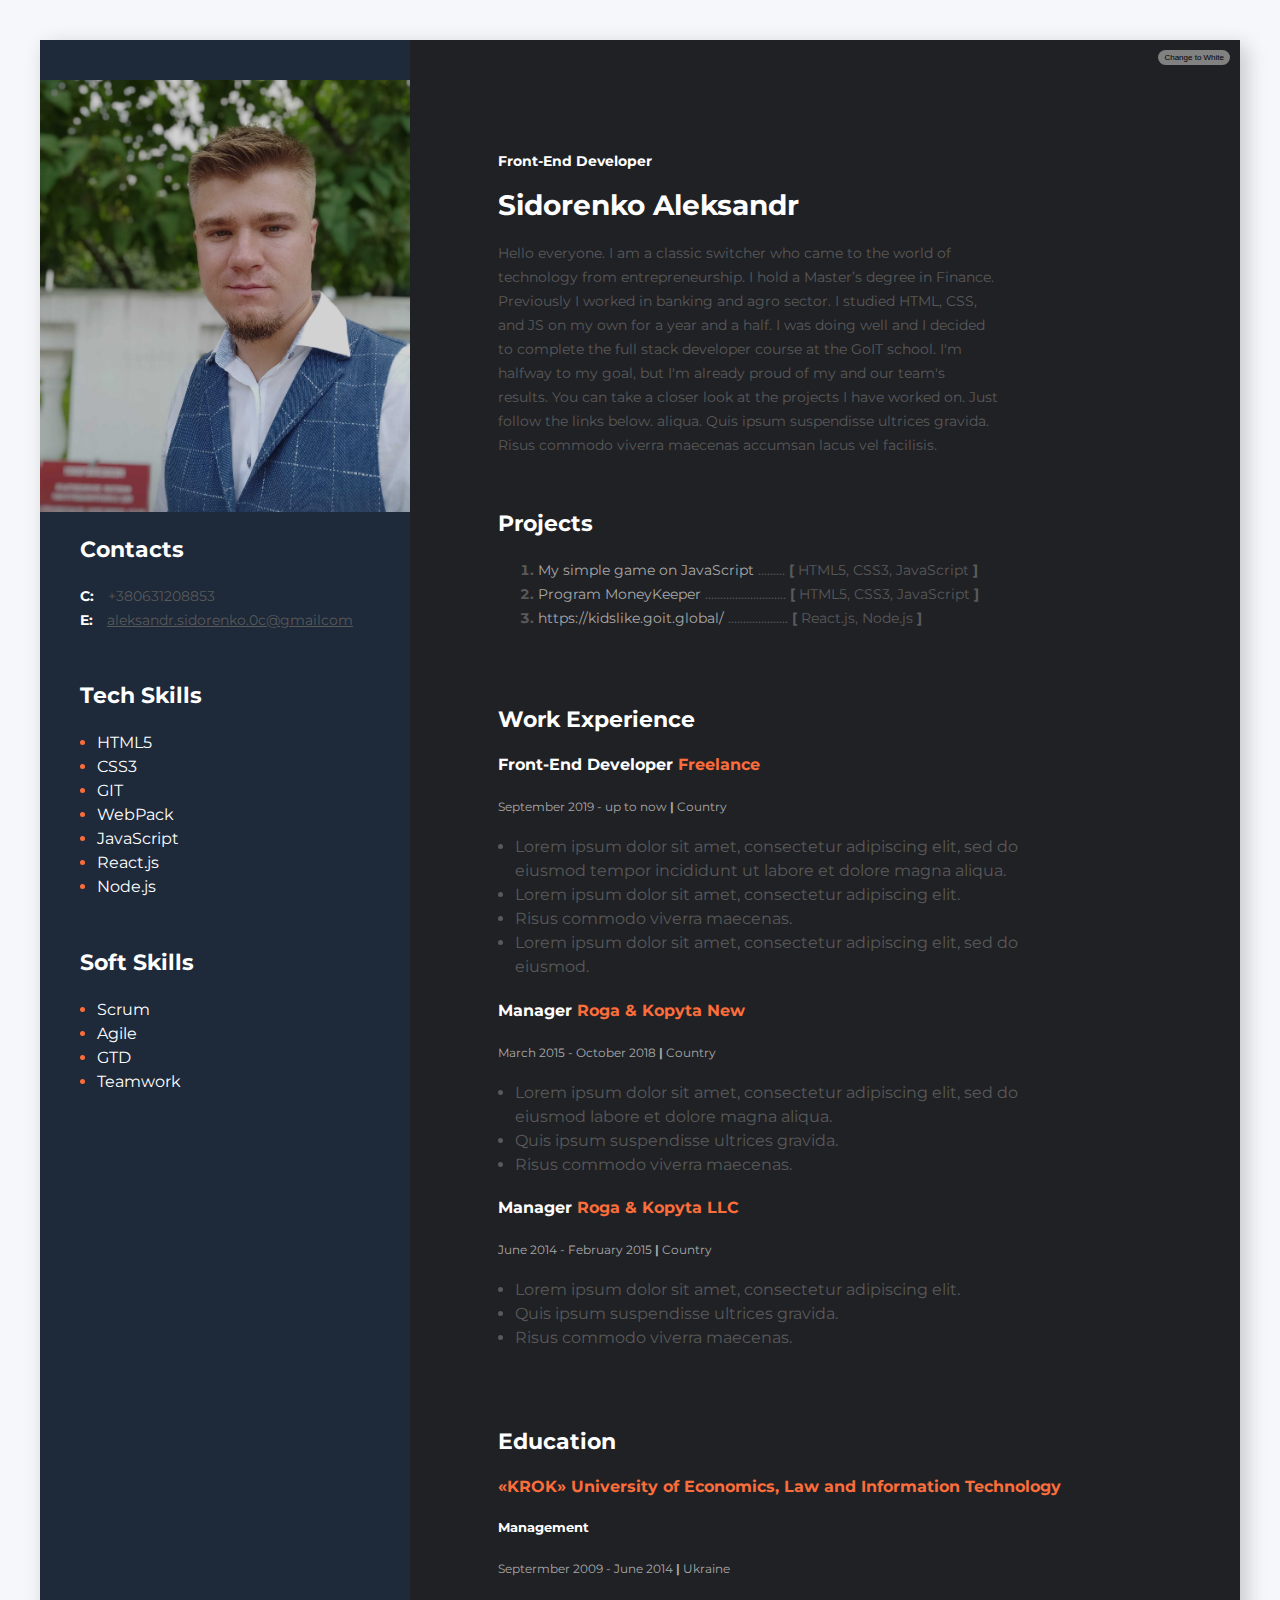
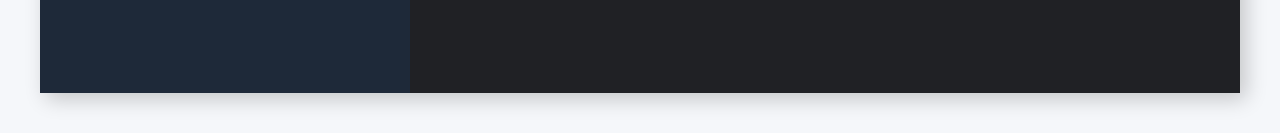
==== darkPage.html @ bd13446f "Add btn to change Theme to Dark and add content about my" ====
<!DOCTYPE html>
<html lang="en">

<head>
    <meta charset="UTF-8">
    <meta http-equiv="X-UA-Compatible" content="IE=edge">
    <meta name="viewport" content="width=device-width, initial-scale=1.0">
    <title>Mr.Sidorenko Aleksandr</title>
    <!--Google Fonts-->
    <link rel="preconnect" href="https://fonts.googleapis.com">
    <link rel="preconnect" href="https://fonts.gstatic.com" crossorigin>
    <link href="https://fonts.googleapis.com/css2?family=Montserrat:wght@400;700&display=swap" rel="stylesheet">

    <link rel="stylesheet" href="styles/darkPageSyles.css">
</head>

<body>
    <!-- Main section -->
    <div class="mainSection">
        <!-- Selector change Dark theme -->
        <button class="ToChangeTheme">
            <a class="LinkToWhite" href="index.html">Change to <span class="whiteText">White</span></a>
        </button>
        <!-- Main content section -->
        <div class="mainContentSection">

            <!-- About my section -->
            <div class="aboutMeSection">
                <h2 class="myProfession">Front-End Developer</h2>
                <h1>Sidorenko Aleksandr</h1>
                <p>Hello everyone. I am a classic switcher who came to the world of technology from entrepreneurship. I hold a Master’s
                degree in Finance. Previously I worked in banking and agro sector. I studied HTML, CSS, and JS on my own for a year and
                a half. I was doing well and I decided to complete the full stack developer course at the GoIT school. I'm halfway to my
                goal, but I'm already proud of my and our team's results. You can take a closer look at the projects I have worked on.
                Just follow the links below.
                aliqua. Quis ipsum suspendisse ultrices gravida. Risus commodo viverra maecenas accumsan lacus vel facilisis.
                </p>
            </div>
            <!-- Projects section -->
            <div class="projectsSection">
                <h3>Projects</h3>
                <ol>
                    <li>
                        <a class="noDecoration normalization" href="https://alexukdev.github.io/mygameJS/">My simple
                            game on JavaScript</a>
                        <span class="normalization">.........</span>
                        <span class="normalization"><b>[</b> HTML5, CSS3, JavaScript <b>]</b></span>
                    </li>
                    <li>
                        <a class="noDecoration normalization" href="https://alexukdev.github.io/moneykeeper/">Program
                            MoneyKeeper </a>
                        <span class="normalization">...........................</span>
                        <span class="normalization"><b>[</b> HTML5, CSS3, JavaScript <b>]</b></span>
                    </li>
                    <li>
                        <a class="noDecoration normalization"
                            href="https://kidslike.goit.global/">https://kidslike.goit.global/</a>
                        <span class="normalization">....................</span>
                        <span class="normalization"><b>[</b> React.js, Node.js <b>]</b></span>
                    </li>
                </ol>


            </div>
            <!--Work Experience section-->
            <div class="WorckExpirience">
                <h3>Work Experience</h3>

                <!-- Cmpany 3-->
                <div class="WorckEx">
                    <h4>Front-End Developer <span class="СhangeToOrange">Freelance</span> </h4>
                    <p class="castomStyleAndSize">September 2019 - up to now <b>|</b> Country</p>
                    <ul>
                        <li>
                            Lorem ipsum dolor sit amet, consectetur adipiscing elit, sed do eiusmod tempor incididunt ut
                            labore et
                            dolore magna aliqua.
                        </li>
                        <li>
                            Lorem ipsum dolor sit amet, consectetur adipiscing elit.
                        </li>
                        <li>
                            Risus commodo viverra maecenas.
                        </li>
                        <li>
                            Lorem ipsum dolor sit amet, consectetur adipiscing elit, sed do eiusmod.
                        </li>
                    </ul>
                </div>
                <!-- Cmpany 2-->
                <div class="WorckEx">
                    <h4>Manager <span class="СhangeToOrange">Roga & Kopyta New</span></h4>
                    <p class="castomStyleAndSize">March 2015 - October 2018 <b>|</b> Country</p>
                    <ul>
                        <li>
                            Lorem ipsum dolor sit amet, consectetur adipiscing elit, sed do eiusmod labore et dolore
                            magna aliqua.
                        </li>
                        <li>Quis ipsum suspendisse ultrices gravida.</li>
                        <li>Risus commodo viverra maecenas.</li>
                    </ul>

                </div>
                <!-- Cmpany 1-->
                <div class="WorckEx">
                    <h4>Manager <span class="СhangeToOrange">Roga & Kopyta LLC</span></h4>
                    <p class="castomStyleAndSize">June 2014 - February 2015 <b>|</b> Country</p>
                    <ul>
                        <li>Lorem ipsum dolor sit amet, consectetur adipiscing elit.</li>
                        <li>Quis ipsum suspendisse ultrices gravida.</li>
                        <li>Risus commodo viverra maecenas.</li>
                    </ul>

                </div>

            </div>
            <!-- Education -->
            <div>
                <h3>Education</h3>
                <h4><span class="СhangeToOrange">«KROK» University of Economics, Law and Information Technology</span>
                </h4>
                <h5>Management</h5>
                <p class="castomStyleAndSize">Septermber 2009 - June 2014 <b>|</b> Ukraine</p>
            </div>
        </div>

        <!-- Sidebar section -->
        <aside class="sidebarSection">
            <img src="img/MyPhoto AfterSquooshApp.jpg" alt="Photo">

            <!-- Contacts section -->
            <div class="contactsSection">
                <h3>Contacts</h3>
                <div>
                    <span class="BoldSpanContacts">C:</span>
                    <a class="ContactsColor noDecoration" href="tel:+380631208853">+380631208853</a>
                </div>
                <div>
                    <span class="BoldSpanContacts">E:</span>
                    <a class="ContactsColor "
                        href="mailto:aleksandr.sidorenko.0c@gmailcom">aleksandr.sidorenko.0c@gmailcom</a>
                </div>
            </div>
            <!-- Tech Skills section -->
            <div class="techSkillsSection">
                <h3>Tech Skills</h3>
                <ul>
                    <li class="СhangeToOrange"> <span class="WhiteText">HTML5</span></li>
                    <li class="СhangeToOrange"><span class="WhiteText">CSS3</span></li>
                    <li class="СhangeToOrange"><span class="WhiteText">GIT</span></li>
                    <li class="СhangeToOrange"><span class="WhiteText">WebPack</span></li>
                    <li class="СhangeToOrange"><span class="WhiteText">JavaScript</span></li>
                    <li class="СhangeToOrange"><span class="WhiteText">React.js</span></li>
                    <li class="СhangeToOrange"><span class="WhiteText">Node.js</span></li>
                </ul>
            </div>
            <!-- Soft Skills section -->
            <div class="softSkillsSection">
                <h3>Soft Skills</h3>
                <ul>
                    <li class="СhangeToOrange"><span class="WhiteText">Scrum</span></li>
                    <li class="СhangeToOrange"><span class="WhiteText">Agile</span></li>
                    <li class="СhangeToOrange"><span class="WhiteText">GTD</span></li>
                    <li class="СhangeToOrange"><span class="WhiteText">Teamwork</span></li>
                </ul>
            </div>
        </aside>
    </div>

</body>

</html>
---- styles/darkPageSyles.css ----
body {
  font-family: "Montserrat", sans-serif;
  background-color: #f5f7fa;
}

/* Castom Styles */
.noDecoration {
  text-decoration: none;
  color: #a8a8a8;
}
.СhangeToOrange {
  color: #fb6d3a;
}

.castomStyleAndSize {
  color: #a8a8a8;
  font-size: 12px;
}

/* Styles for main section */
.mainSection {
  display: flex;
  flex-direction: row-reverse;
  width: 1200px;
  background-color: #202125;
  margin: 40px auto;
  box-shadow: 6px 6px 20px rgba(0, 0, 0, 0.2);
}

/* Styles for main content section */
.mainContentSection {
  margin: 100px 0px 100px 88px;
  display: flex;
  flex-direction: column;
  width: 830px;
}

ul {
  padding-left: 17px;
}

p,
li {
  line-height: 24px;
  color: #595959;
}

/*/* Styles for About my section */
.aboutMeSection {
  font-size: 14px;
  font-weight: 400;
  color: #fff;
  width: 500px;
  height: 350px;
}

.projectsSection {
  font-weight: 700;
  font-style: normal;
  font-weight: bold;
  font-size: 14px;
  line-height: 24px;
  margin-bottom: 40px;
}

.normalization {
  font-weight: 400;
}

.WorckExpirience {
  margin-bottom: 40px;
}

.WorckEx {
  width: 525px;
}

h3 {
  font-weight: 700;
  font-size: 22px;
}

h2.myProfession {
  font-size: 14px;
}

h1 {
  font-size: 45;
  font-weight: 700;
}

h3,
h4,
h5 {
  color: #fff;
}

aside {
  margin: 0;
  color: #ffffff;
}

/* Styles for left section */
.sidebarSection {
  /* margin: 40px; */
  background-color: #1e2939;
  width: 370px;
}

/* Syles for MyPhoto item*/
img {
  margin-top: 40px;
  width: 370px;
}

/* Contacts styles */
.contactsSection {
  margin-left: 40px;
  margin-bottom: 50px;
  font-style: normal;
  font-weight: normal;
  font-size: 14px;
  line-height: 24px;
}

a:hover {
  font-size: 15px;
  color: #fb6d3a;
  transition: color 1s;
}

.BoldSpanContacts {
  font-weight: 700;
  margin-right: 10px;
}

.ContactsColor {
  color: #595959;
}

.techSkillsSection {
  margin-left: 40px;
  margin-bottom: 50px;
  font-style: normal;
  font-weight: normal;
}

.WhiteText {
  color: #ffffff;
}

.softSkillsSection {
  margin-left: 40px;
  margin-bottom: 50px;
  font-style: normal;
  font-weight: normal;
}

/* Theme selector */
.ToChangeTheme {
  background-color: #818181;
  position: absolute;
  width: auto;
  height: 15px;
  border-radius: 25px;
  border: none;
  text-align: center;
  margin: 10px 10px 0px 670px;
}
.LinkToWhite {
  display: block;
  text-decoration: none;
  color: #000000;
  font-size: 8px;
}
button:hover {
  box-shadow: 0px 0px 10px rgba(255, 255, 255, 0.3);
  transition: box-shadow 0.3s ease-in-out;
}

a.LinkToWhite:hover {
  transition: color 1s;
  font-size: 8px;
  color: #fff;
}

.darkText {
  color: #000;
}
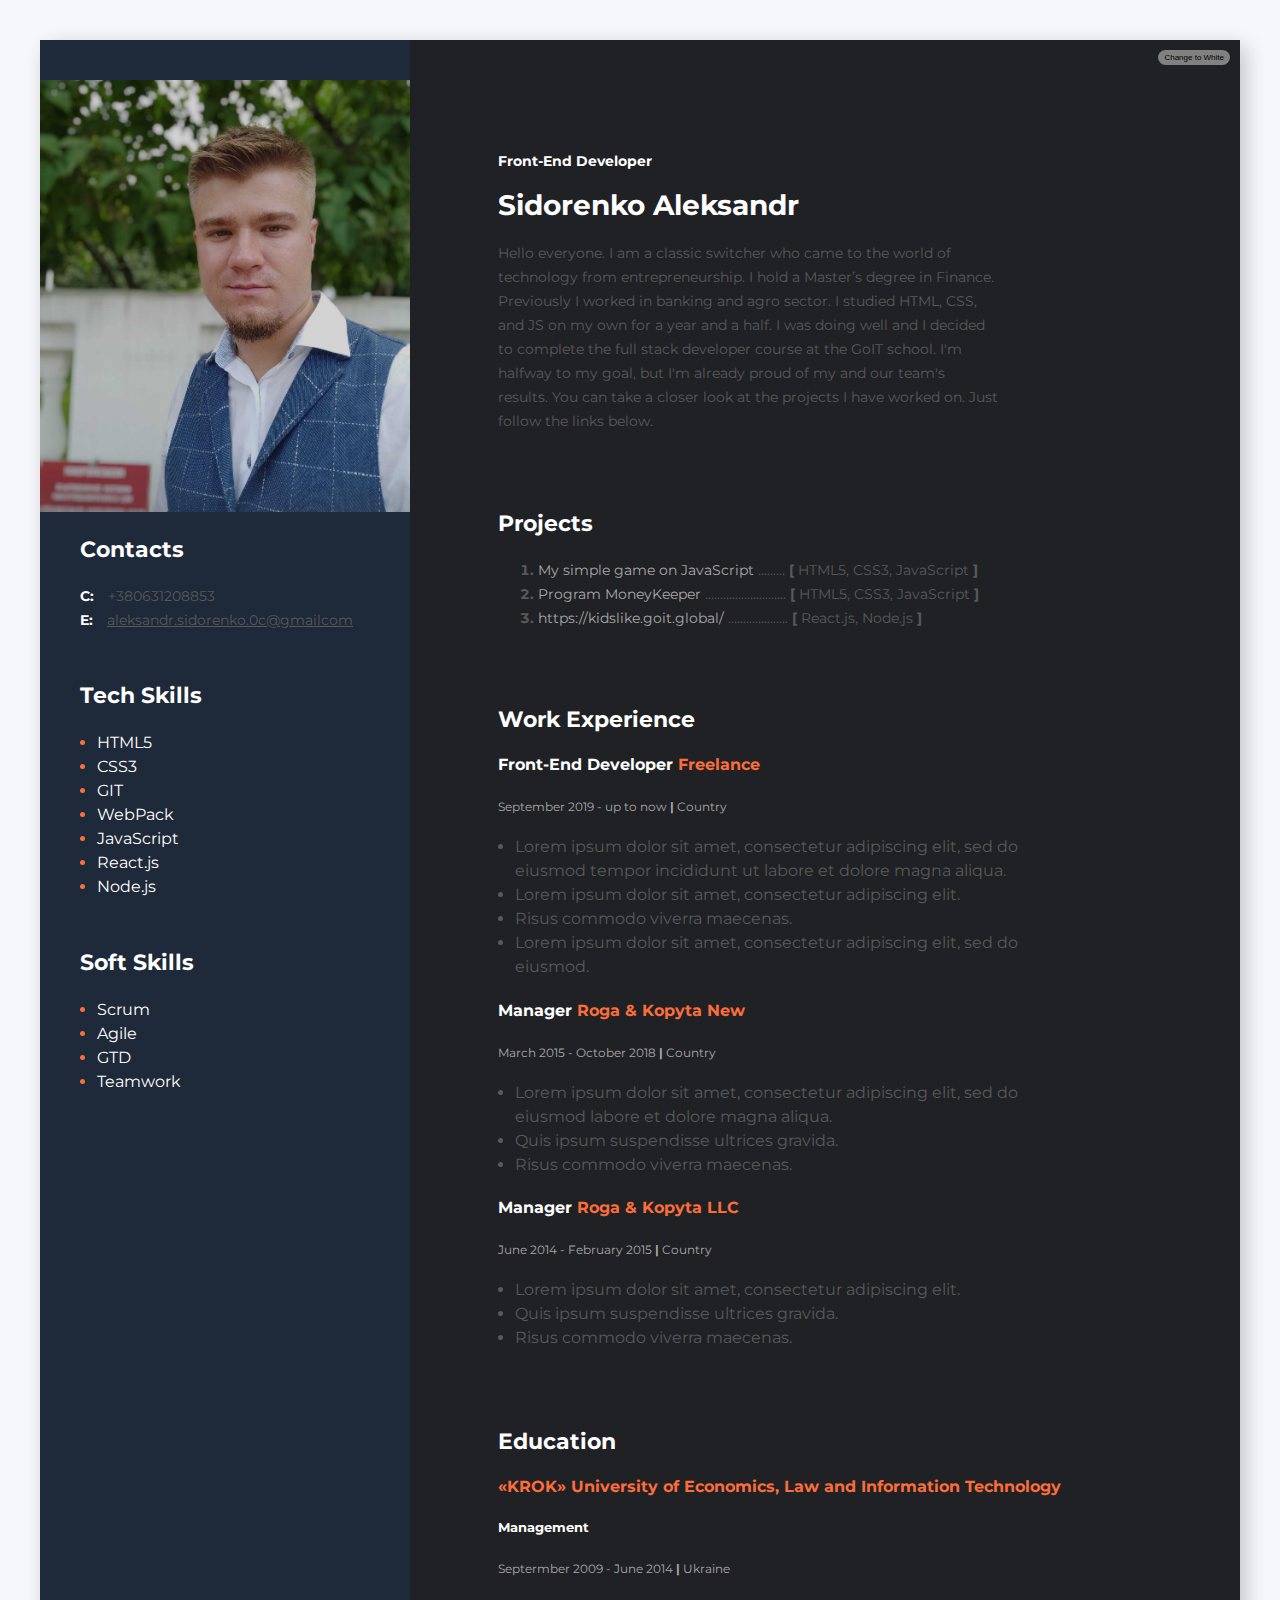
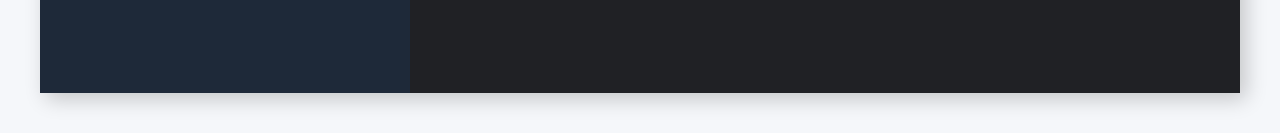
==== commit 06daa24b: "Пофиксил текст" ====
--- a/darkPage.html
+++ b/darkPage.html
@@ -33,7 +33,6 @@
                 a half. I was doing well and I decided to complete the full stack developer course at the GoIT school. I'm halfway to my
                 goal, but I'm already proud of my and our team's results. You can take a closer look at the projects I have worked on.
                 Just follow the links below.
-                aliqua. Quis ipsum suspendisse ultrices gravida. Risus commodo viverra maecenas accumsan lacus vel facilisis.
                 </p>
             </div>
             <!-- Projects section -->
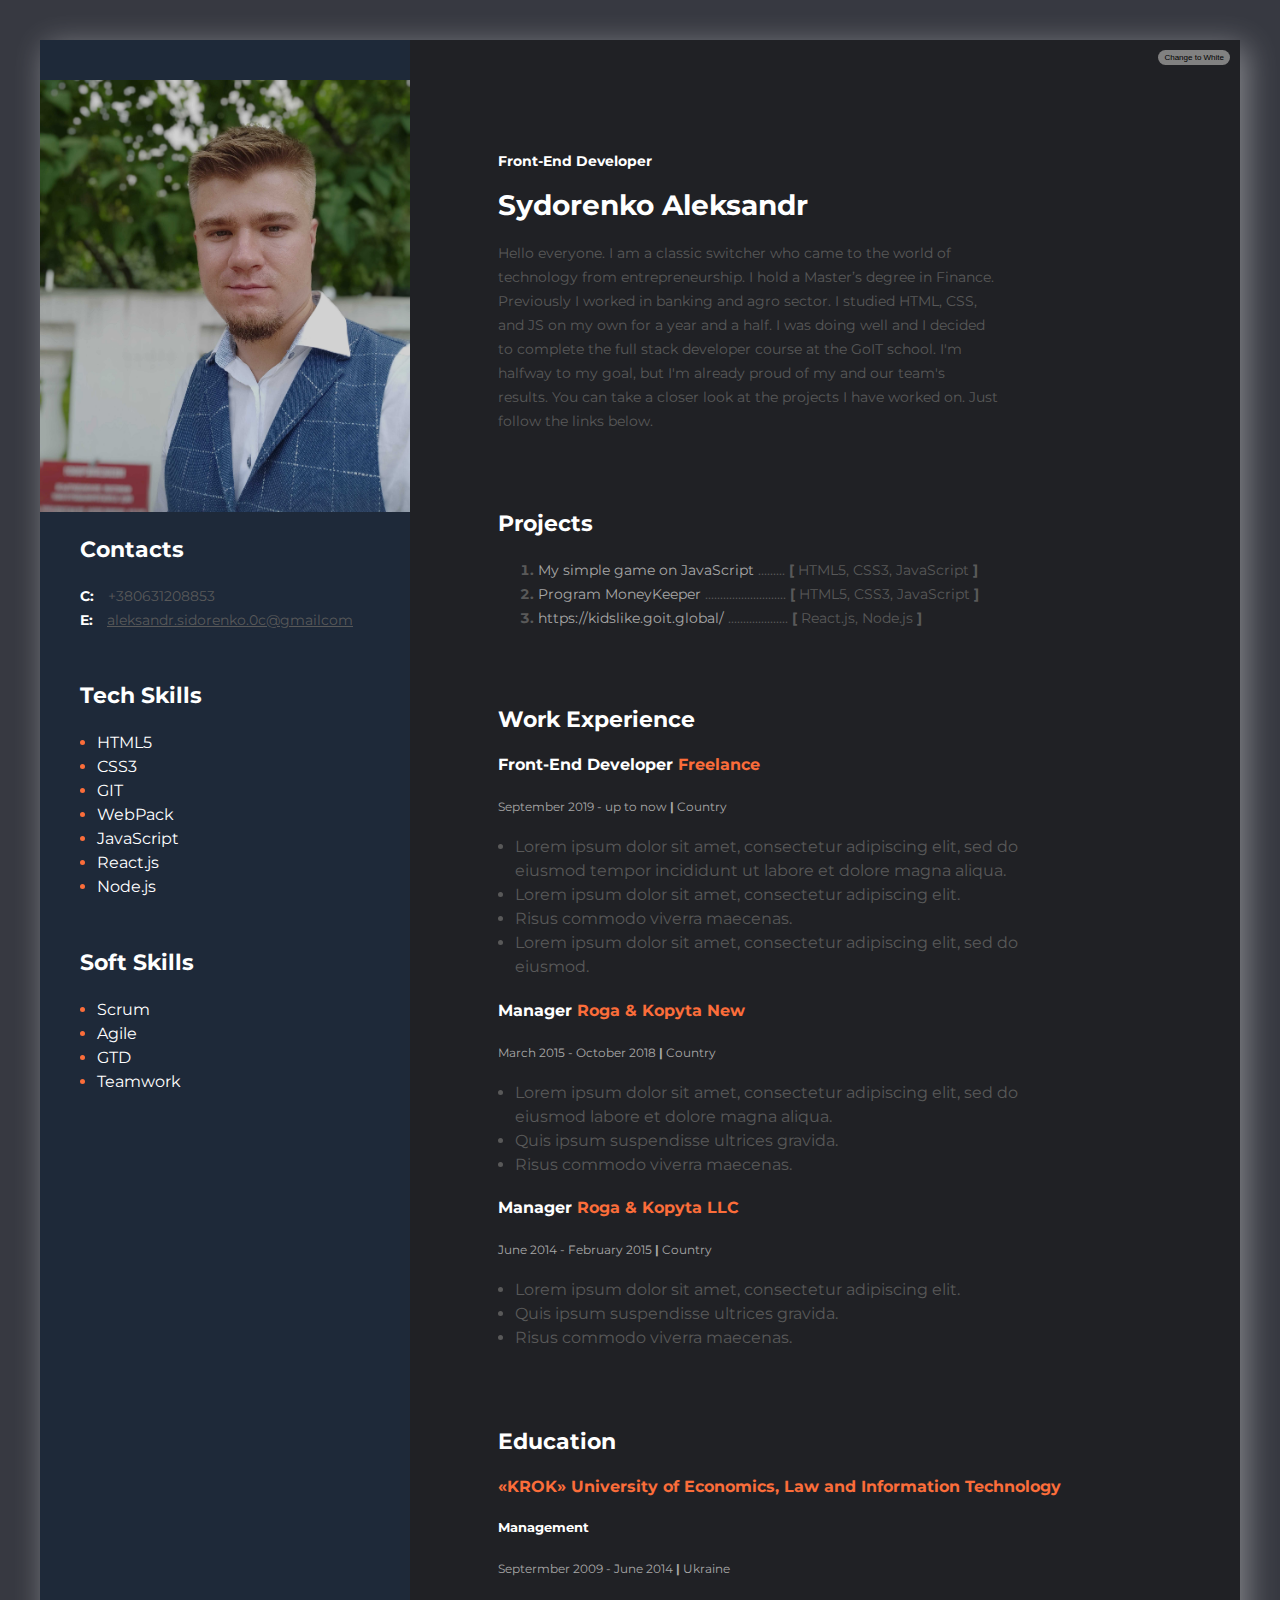
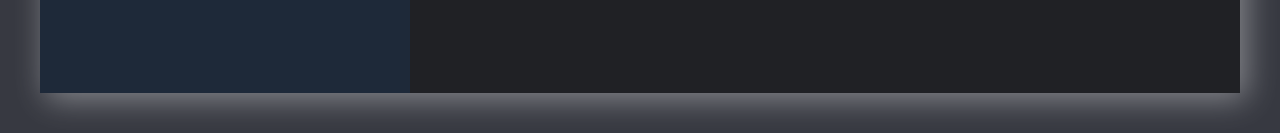
==== commit d4f5b049: "Fixed last name in html" ====
--- a/darkPage.html
+++ b/darkPage.html
@@ -27,7 +27,7 @@
             <!-- About my section -->
             <div class="aboutMeSection">
                 <h2 class="myProfession">Front-End Developer</h2>
-                <h1>Sidorenko Aleksandr</h1>
+                <h1>Sуdorenko Aleksandr</h1>
                 <p>Hello everyone. I am a classic switcher who came to the world of technology from entrepreneurship. I hold a Master’s
                 degree in Finance. Previously I worked in banking and agro sector. I studied HTML, CSS, and JS on my own for a year and
                 a half. I was doing well and I decided to complete the full stack developer course at the GoIT school. I'm halfway to my
--- a/styles/darkPageSyles.css
+++ b/styles/darkPageSyles.css
@@ -1,6 +1,10 @@
+html {
+  background-color: #373941;
+}
 body {
   font-family: "Montserrat", sans-serif;
   background-color: #f5f7fa;
+  background-color: #373941;
 }
 
 /* Castom Styles */
@@ -24,7 +28,7 @@
   width: 1200px;
   background-color: #202125;
   margin: 40px auto;
-  box-shadow: 6px 6px 20px rgba(0, 0, 0, 0.2);
+  box-shadow: 6px 6px 30px rgba(255, 255, 255, 0.4);
 }
 
 /* Styles for main content section */
@@ -159,7 +163,7 @@
 /* Theme selector */
 .ToChangeTheme {
   background-color: #818181;
-  position: absolute;
+  position: fixed;
   width: auto;
   height: 15px;
   border-radius: 25px;
